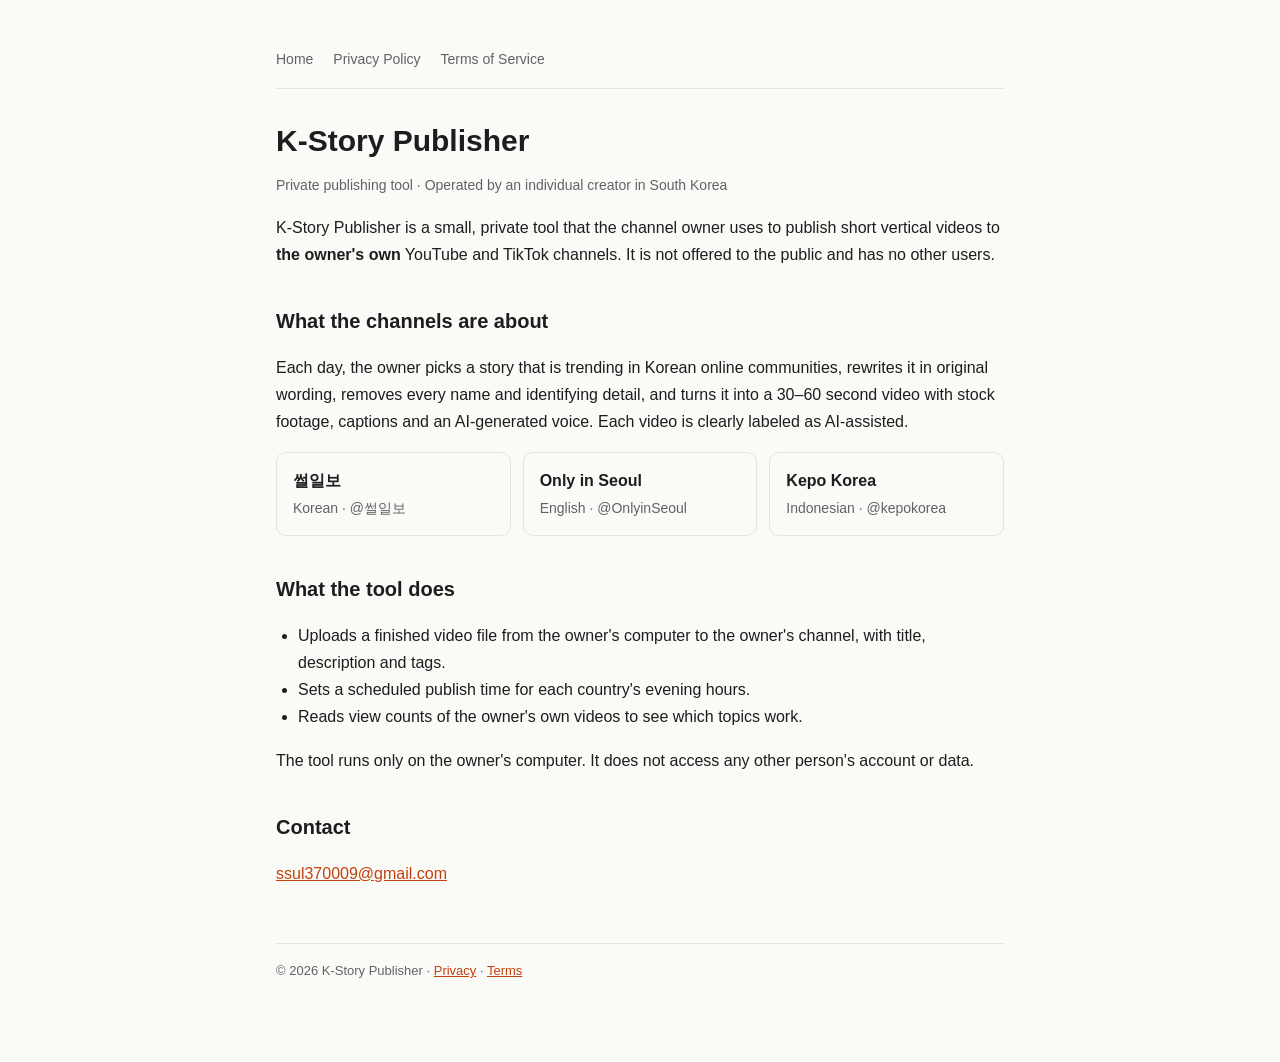
==== index.html @ 3257aa27 "Add files via upload" ====
<!doctype html>
<html lang="en">
<head>
<meta charset="utf-8">
<meta name="viewport" content="width=device-width, initial-scale=1">
<title>K-Story Publisher</title>
<meta name="description" content="A private publishing tool for three short-form story channels about everyday life in Korea.">
<link rel="stylesheet" href="style.css">
</head>
<body>
<main>
<header><nav><a href="index.html">Home</a><a href="privacy.html">Privacy Policy</a><a href="terms.html">Terms of Service</a></nav></header>

<h1>K-Story Publisher</h1>
<p class="muted">Private publishing tool · Operated by an individual creator in South Korea</p>

<p>K-Story Publisher is a small, private tool that the channel owner uses to publish short vertical videos
to <strong>the owner's own</strong> YouTube and TikTok channels. It is not offered to the public and has no other users.</p>

<h2>What the channels are about</h2>
<p>Each day, the owner picks a story that is trending in Korean online communities, rewrites it in original wording,
removes every name and identifying detail, and turns it into a 30–60 second video with stock footage, captions and
an AI-generated voice. Each video is clearly labeled as AI-assisted.</p>
<div class="channels">
  <div><b>썰일보</b><span class="muted">Korean · @썰일보</span></div>
  <div><b>Only in Seoul</b><span class="muted">English · @OnlyinSeoul</span></div>
  <div><b>Kepo Korea</b><span class="muted">Indonesian · @kepokorea</span></div>
</div>

<h2>What the tool does</h2>
<ul>
  <li>Uploads a finished video file from the owner's computer to the owner's channel, with title, description and tags.</li>
  <li>Sets a scheduled publish time for each country's evening hours.</li>
  <li>Reads view counts of the owner's own videos to see which topics work.</li>
</ul>
<p>The tool runs only on the owner's computer. It does not access any other person's account or data.</p>

<h2>Contact</h2>
<p><a href="mailto:ssul370009@gmail.com">ssul370009@gmail.com</a></p>

<footer>© 2026 K-Story Publisher · <a href="privacy.html">Privacy</a> · <a href="terms.html">Terms</a></footer>
</main>
</body>
</html>
---- style.css ----
:root { --bg:#fafaf7; --fg:#1d1d1f; --muted:#5f6368; --line:#e3e3df; --accent:#c2410c; }
@media (prefers-color-scheme: dark) { :root { --bg:#151515; --fg:#ececec; --muted:#a0a0a0; --line:#2c2c2c; --accent:#fb923c; } }
* { box-sizing: border-box; }
body { margin:0; background:var(--bg); color:var(--fg); font:16px/1.7 -apple-system, "Segoe UI", "Malgun Gothic", sans-serif; }
main { max-width:760px; margin:0 auto; padding:48px 16px 80px; }
header nav { display:flex; gap:20px; flex-wrap:wrap; padding-bottom:16px; border-bottom:1px solid var(--line); margin-bottom:32px; }
header nav a { color:var(--muted); text-decoration:none; font-size:14px; }
header nav a:hover { color:var(--accent); }
h1 { font-size:30px; line-height:1.3; margin:0 0 8px; }
h2 { font-size:20px; margin:36px 0 8px; }
p, li { color:var(--fg); }
.muted { color:var(--muted); font-size:14px; }
a { color:var(--accent); }
ul { padding-left:22px; }
.channels { display:grid; grid-template-columns:repeat(auto-fit,minmax(200px,1fr)); gap:12px; margin:16px 0; }
.channels div { border:1px solid var(--line); border-radius:10px; padding:14px 16px; }
.channels b { display:block; }
footer { margin-top:56px; padding-top:16px; border-top:1px solid var(--line); color:var(--muted); font-size:13px; }
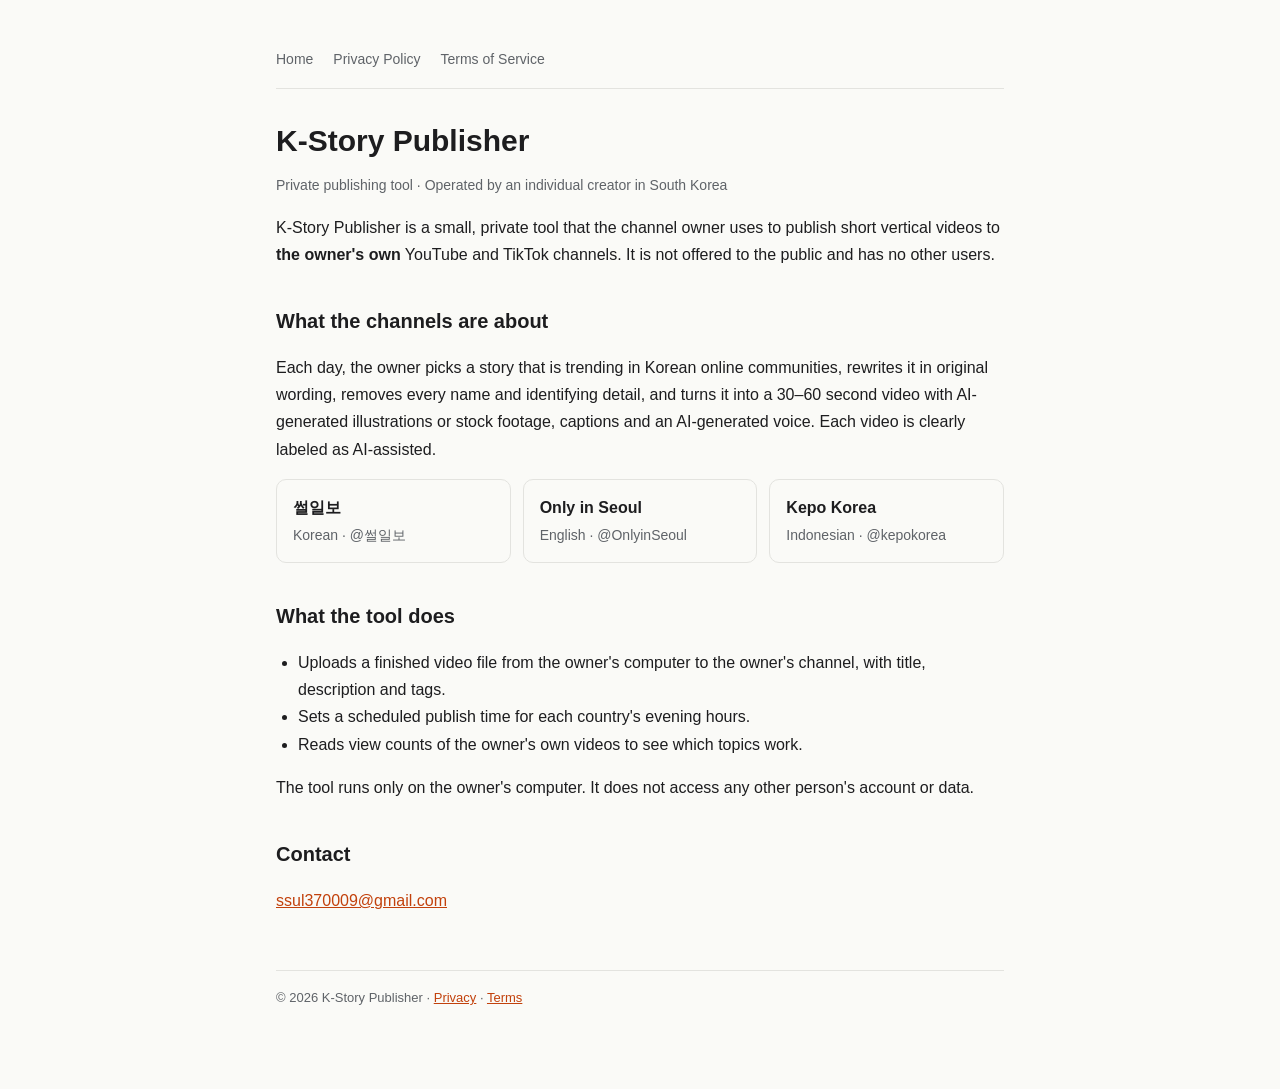
==== commit 435e0782: "Add files via upload" ====
--- a/index.html
+++ b/index.html
@@ -19,8 +19,8 @@
 
 <h2>What the channels are about</h2>
 <p>Each day, the owner picks a story that is trending in Korean online communities, rewrites it in original wording,
-removes every name and identifying detail, and turns it into a 30–60 second video with stock footage, captions and
-an AI-generated voice. Each video is clearly labeled as AI-assisted.</p>
+removes every name and identifying detail, and turns it into a 30–60 second video with AI-generated illustrations
+or stock footage, captions and an AI-generated voice. Each video is clearly labeled as AI-assisted.</p>
 <div class="channels">
   <div><b>썰일보</b><span class="muted">Korean · @썰일보</span></div>
   <div><b>Only in Seoul</b><span class="muted">English · @OnlyinSeoul</span></div>
